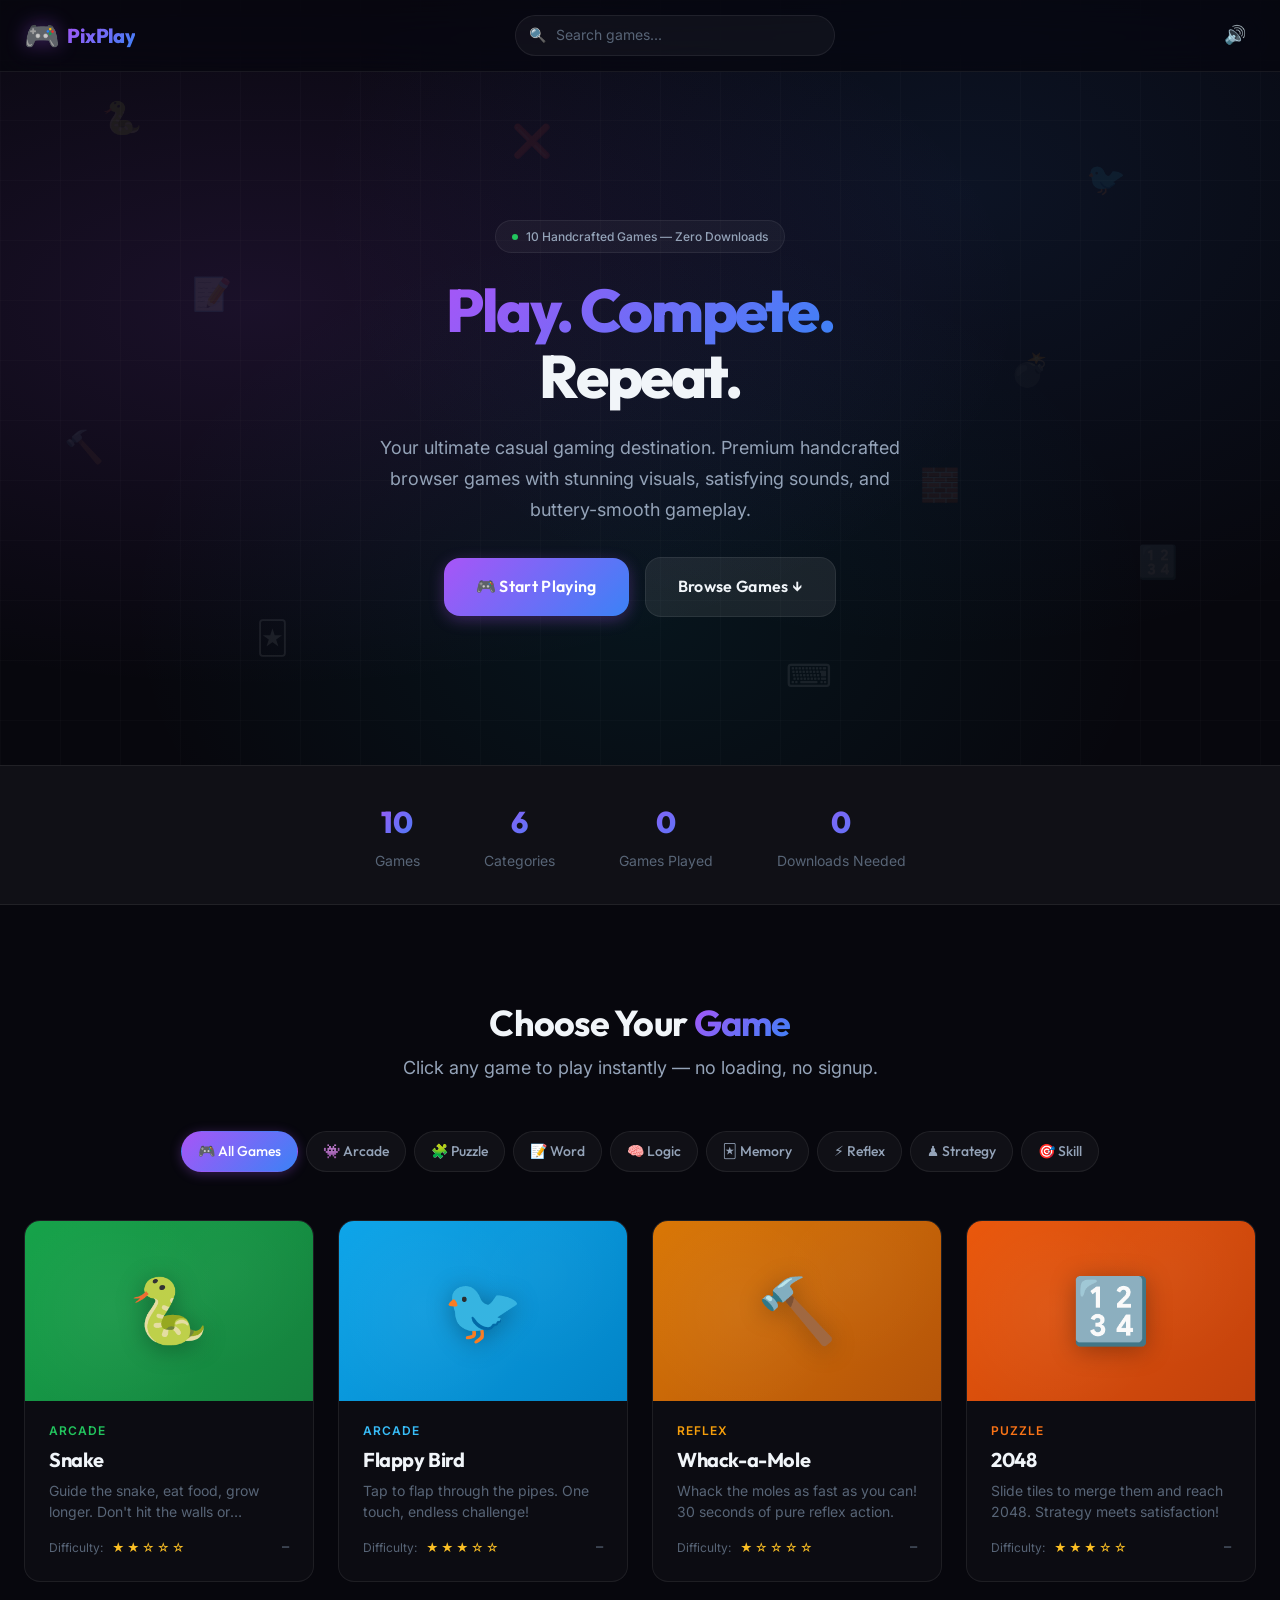
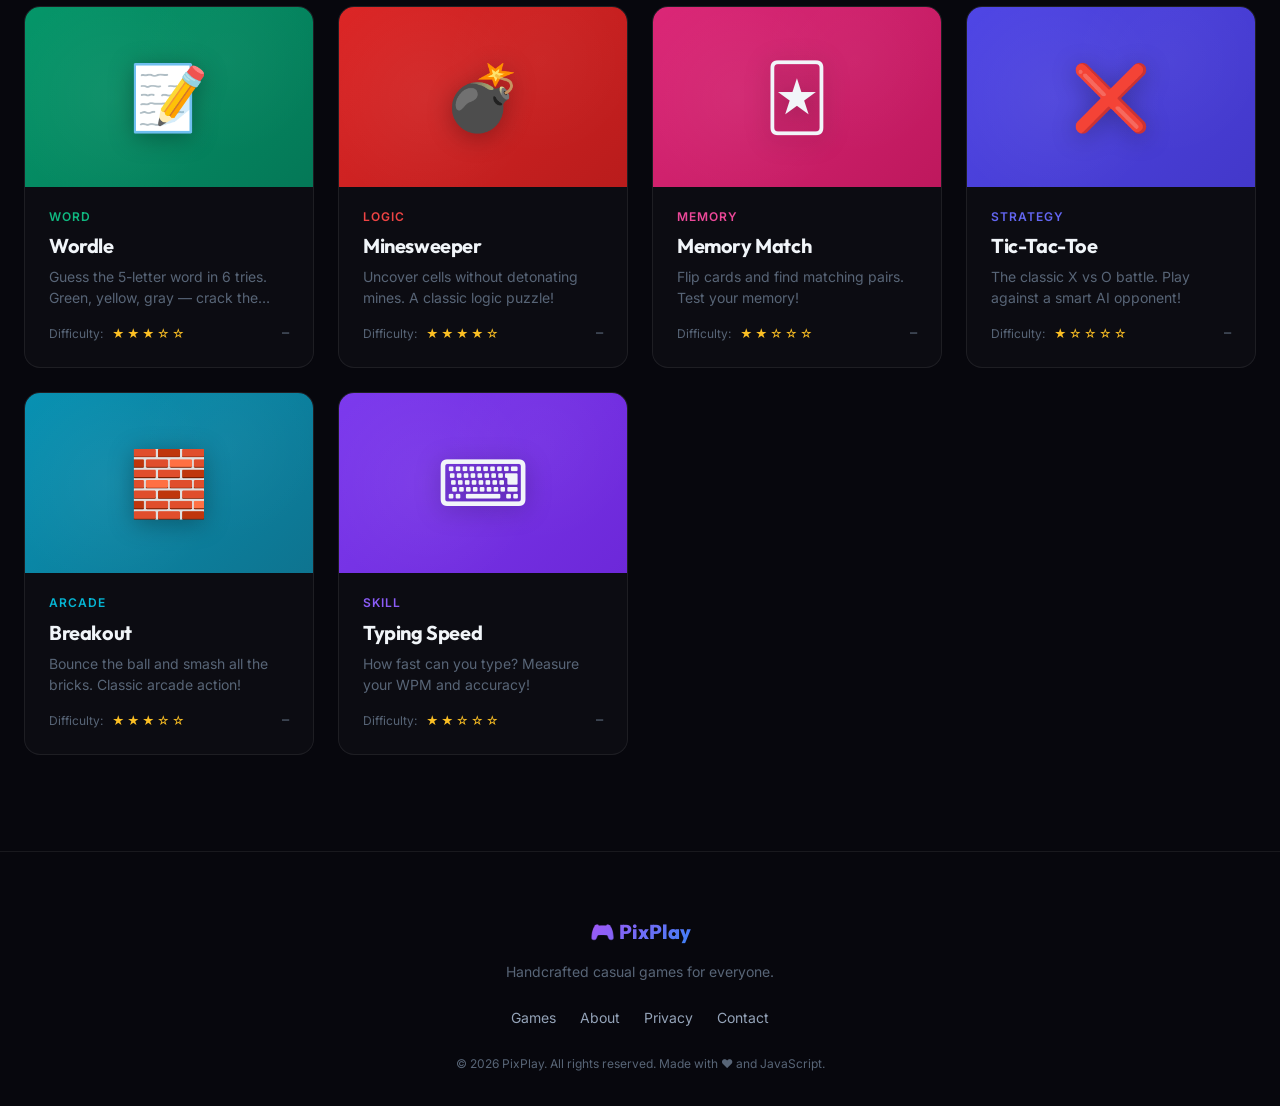
==== index.html @ 686f6e63 "Add files via upload" ====
<!DOCTYPE html>
<html lang="en">

<head>
  <meta charset="UTF-8">
  <meta name="viewport" content="width=device-width, initial-scale=1.0">
  <meta name="description"
    content="PixPlay — Your ultimate casual gaming destination. Play 10+ handcrafted browser games instantly. Snake, 2048, Wordle, Flappy Bird, Minesweeper and more. No downloads required!">
  <meta name="keywords"
    content="browser games, casual games, online games, free games, snake, 2048, wordle, flappy bird, minesweeper, tic tac toe, breakout, typing test, memory game, web games, html5 games, pixplay">
  <meta name="author" content="PixPlay">
  <meta name="robots" content="index, follow">
  <meta name="theme-color" content="#07070d">

  <!-- Open Graph -->
  <meta property="og:title" content="PixPlay — Premium Casual Web Games">
  <meta property="og:description"
    content="Play 10+ handcrafted browser games instantly. No downloads, just pure gaming fun.">
  <meta property="og:type" content="website">
  <meta property="og:url" content="https://ojas-denge.github.io/PixPlay">
  <meta property="og:site_name" content="PixPlay">

  <!-- Twitter Card -->
  <meta name="twitter:card" content="summary_large_image">
  <meta name="twitter:title" content="PixPlay — Premium Casual Web Games">
  <meta name="twitter:description" content="Play 10+ handcrafted browser games instantly. No downloads required.">

  <title>PixPlay — Play Free Casual Browser Games | Snake, 2048, Wordle & More</title>

  <!-- Favicon -->
  <link rel="icon" type="image/svg+xml" href="assets/icon.svg">

  <!-- Google Fonts -->
  <link rel="preconnect" href="https://fonts.googleapis.com">
  <link rel="preconnect" href="https://fonts.gstatic.com" crossorigin>
  <link
    href="https://fonts.googleapis.com/css2?family=Inter:wght@400;500;600;700&family=JetBrains+Mono:wght@500;700&family=Outfit:wght@500;600;700;800&display=swap"
    rel="stylesheet">

  <!-- Styles -->
  <link rel="stylesheet" href="assets/css/index.css">
  <link rel="stylesheet" href="assets/css/portal.css">
  <link rel="stylesheet" href="assets/css/game.css">
  <link rel="manifest" href="manifest.json">
  <meta name="mobile-web-app-capable" content="yes">
  <meta name="apple-mobile-web-app-capable" content="yes">
  <meta name="apple-mobile-web-app-status-bar-style" content="black">
  <meta name="apple-mobile-web-app-title" content="PixPlay">
</head>

<body>
  <!-- ==================== NAVBAR ==================== -->
  <nav class="navbar" id="navbar" role="navigation" aria-label="Main navigation">
    <div class="navbar__inner">
      <a href="index.html" class="navbar__logo" aria-label="PixPlay Home">
        <span class="navbar__logo-icon">🎮</span>
        <span class="navbar__logo-text">PixPlay</span>
      </a>

      <div class="navbar__search">
        <span class="navbar__search-icon">🔍</span>
        <input type="search" id="search-input" class="navbar__search-input" placeholder="Search games..."
          autocomplete="off" aria-label="Search games">
      </div>

      <div class="navbar__actions">
        <button id="nav-sound-btn" class="btn btn--icon btn--ghost" title="Toggle Sound"
          aria-label="Toggle sound effects">🔊</button>
      </div>
    </div>
  </nav>

  <!-- ==================== HERO ==================== -->
  <section class="hero" id="hero" aria-labelledby="hero-title">
    <!-- Floating background icons -->
    <div class="hero__floaters" aria-hidden="true">
      <span class="hero__float-icon">🐍</span>
      <span class="hero__float-icon">🐦</span>
      <span class="hero__float-icon">🔨</span>
      <span class="hero__float-icon">🔢</span>
      <span class="hero__float-icon">📝</span>
      <span class="hero__float-icon">💣</span>
      <span class="hero__float-icon">🃏</span>
      <span class="hero__float-icon">❌</span>
      <span class="hero__float-icon">🧱</span>
      <span class="hero__float-icon">⌨️</span>
    </div>

    <div class="hero__content">
      <div class="hero__badge">
        <span class="hero__badge-dot"></span>
        10 Handcrafted Games — Zero Downloads
      </div>

      <h1 id="hero-title" class="hero__title">
        <span class="text-gradient">Play. Compete.</span><br>Repeat.
      </h1>

      <p class="hero__subtitle">
        Your ultimate casual gaming destination. Premium handcrafted browser games with stunning visuals, satisfying
        sounds, and buttery-smooth gameplay.
      </p>

      <div class="hero__actions">
        <a href="#games-section" id="hero-cta" class="btn btn--primary btn--lg">
          🎮 Start Playing
        </a>
        <a href="#games-section" class="btn btn--secondary btn--lg">
          Browse Games ↓
        </a>
      </div>
    </div>
  </section>

  <!-- ==================== STATS BAR ==================== -->
  <div class="stats-bar" aria-label="Portal statistics">
    <div class="stats-bar__inner container">
      <div class="stats-bar__item">
        <div class="stats-bar__value">10</div>
        <div class="stats-bar__label">Games</div>
      </div>
      <div class="stats-bar__item">
        <div class="stats-bar__value">6</div>
        <div class="stats-bar__label">Categories</div>
      </div>
      <div class="stats-bar__item">
        <div class="stats-bar__value" id="stat-games-played">0</div>
        <div class="stats-bar__label">Games Played</div>
      </div>
      <div class="stats-bar__item">
        <div class="stats-bar__value">0</div>
        <div class="stats-bar__label">Downloads Needed</div>
      </div>
    </div>
  </div>

  <!-- ==================== GAMES SECTION ==================== -->
  <section class="games-section" id="games-section" aria-labelledby="games-title">
    <div class="container">
      <div class="games-section__header">
        <h2 id="games-title" class="games-section__title">Choose Your <span class="text-gradient">Game</span></h2>
        <p class="games-section__subtitle">Click any game to play instantly — no loading, no signup.</p>
      </div>

      <!-- Category Filters -->
      <div class="category-filters" id="category-filters" role="group" aria-label="Game category filters"></div>

      <!-- Game Grid (populated by JS) -->
      <div class="game-grid" id="game-grid" role="list" aria-label="Games list"></div>

      <!-- Ad Zone (future) -->
      <aside class="ad-zone" id="ad-zone-1" aria-label="Advertisement"></aside>
    </div>
  </section>

  <!-- Dedicated game pages handle the gameplay view -->

  <!-- ==================== GAME OVER MODAL ==================== -->
  <div class="modal-backdrop" id="modal-backdrop" aria-modal="true" role="dialog">
    <div class="modal">
      <div id="modal-icon" class="modal__icon">😵</div>
      <h2 id="modal-title" class="modal__title">Game Over!</h2>
      <div class="modal__scores">
        <div class="modal__score-item">
          <span class="modal__score-label">Score</span>
          <span id="modal-score" class="modal__score-value">0</span>
        </div>
        <div class="modal__score-item">
          <span class="modal__score-label">Best</span>
          <span id="modal-best" class="modal__score-value">0</span>
        </div>
      </div>
      <div id="modal-new-best" class="modal__new-best" hidden>🎉 New High Score!</div>
      <div class="modal__actions">
        <button id="modal-play-again" class="btn btn--primary btn--lg">▶ Play Again</button>
        <button id="modal-exit" class="btn btn--secondary">← Back to Games</button>
      </div>
    </div>
  </div>

  <!-- ==================== FOOTER ==================== -->
  <footer class="footer" role="contentinfo">
    <div class="container">
      <a href="index.html" class="footer__logo">
        <span class="text-gradient">🎮 PixPlay</span>
      </a>
      <p class="footer__tagline">Handcrafted casual games for everyone.</p>
      <nav class="footer__links" aria-label="Footer links">
        <a href="#games-section" class="footer__link">Games</a>
        <a href="#" class="footer__link">About</a>
        <a href="#" class="footer__link">Privacy</a>
        <a href="#" class="footer__link">Contact</a>
      </nav>
      <p class="footer__copy">&copy; 2026 PixPlay. All rights reserved. Made with ❤️ and JavaScript.</p>
    </div>
  </footer>

  <!-- ==================== SCRIPTS ==================== -->
  <script src="assets/js/storage.js" defer></script>
  <script src="assets/js/audio.js" defer></script>
  <script src="assets/js/app.js" defer></script>
</body>

</html>
---- assets/css/index.css ----
/* ============================================================
   PIXPLAY — Design System
   Core tokens, reset, typography, utilities, animations
   ============================================================ */

/* --- Custom Properties (Design Tokens) --- */
:root {
  /* Background */
  --bg-primary: #07070d;
  --bg-secondary: #0f0f1a;
  --bg-tertiary: #161625;
  --bg-card: rgba(255, 255, 255, 0.025);
  --bg-card-hover: rgba(255, 255, 255, 0.055);
  --glass-bg: rgba(255, 255, 255, 0.04);
  --glass-bg-strong: rgba(255, 255, 255, 0.08);
  --glass-border: rgba(255, 255, 255, 0.07);
  --glass-border-hover: rgba(255, 255, 255, 0.14);

  /* Text */
  --text-primary: #f1f5f9;
  --text-secondary: #94a3b8;
  --text-muted: #586577;
  --text-inverse: #07070d;

  /* Accent Palette */
  --accent-purple: #a855f7;
  --accent-blue: #3b82f6;
  --accent-cyan: #06b6d4;
  --accent-green: #22c55e;
  --accent-amber: #f59e0b;
  --accent-red: #ef4444;
  --accent-pink: #ec4899;
  --accent-indigo: #6366f1;
  --accent-orange: #f97316;
  --accent-sky: #38bdf8;
  --accent-violet: #8b5cf6;

  /* Gradients */
  --gradient-primary: linear-gradient(135deg, var(--accent-purple), var(--accent-blue));
  --gradient-hero: linear-gradient(135deg, var(--accent-purple) 0%, var(--accent-blue) 50%, var(--accent-cyan) 100%);
  --gradient-glow: radial-gradient(circle, rgba(168, 85, 247, 0.12) 0%, transparent 70%);

  /* Glow Shadows */
  --glow-purple: 0 0 25px rgba(168, 85, 247, 0.25), 0 0 50px rgba(168, 85, 247, 0.08);
  --glow-blue: 0 0 25px rgba(59, 130, 246, 0.25), 0 0 50px rgba(59, 130, 246, 0.08);
  --glow-green: 0 0 25px rgba(34, 197, 94, 0.25);

  /* Spacing Scale */
  --space-2xs: 4px;
  --space-xs: 8px;
  --space-sm: 12px;
  --space-md: 16px;
  --space-lg: 24px;
  --space-xl: 32px;
  --space-2xl: 48px;
  --space-3xl: 64px;
  --space-4xl: 96px;

  /* Border Radius */
  --radius-sm: 8px;
  --radius-md: 12px;
  --radius-lg: 16px;
  --radius-xl: 24px;
  --radius-full: 9999px;

  /* Typography */
  --font-heading: 'Outfit', system-ui, sans-serif;
  --font-body: 'Inter', system-ui, sans-serif;
  --font-mono: 'JetBrains Mono', 'Fira Code', monospace;

  /* Font Sizes */
  --text-xs: 0.75rem;
  --text-sm: 0.875rem;
  --text-base: 1rem;
  --text-lg: 1.125rem;
  --text-xl: 1.25rem;
  --text-2xl: 1.5rem;
  --text-3xl: 1.875rem;
  --text-4xl: 2.25rem;
  --text-5xl: 3rem;
  --text-6xl: 3.75rem;

  /* Transitions */
  --ease-out: cubic-bezier(0.16, 1, 0.3, 1);
  --ease-spring: cubic-bezier(0.34, 1.56, 0.64, 1);
  --transition-fast: 120ms var(--ease-out);
  --transition-normal: 250ms var(--ease-out);
  --transition-slow: 450ms var(--ease-out);
  --transition-spring: 500ms var(--ease-spring);

  /* Z-Index Scale */
  --z-base: 1;
  --z-dropdown: 50;
  --z-navbar: 100;
  --z-overlay: 200;
  --z-modal: 300;
  --z-toast: 400;

  /* Layout */
  --container-max: 1280px;
  --navbar-height: 72px;
}


/* --- CSS Reset --- */
*,
*::before,
*::after {
  margin: 0;
  padding: 0;
  box-sizing: border-box;
}

html {
  scroll-behavior: smooth;
  -webkit-text-size-adjust: 100%;
  text-size-adjust: 100%;
  -webkit-font-smoothing: antialiased;
  -moz-osx-font-smoothing: grayscale;
}

body {
  font-family: var(--font-body);
  font-size: var(--text-base);
  line-height: 1.6;
  color: var(--text-primary);
  background-color: var(--bg-primary);
  overflow-x: hidden;
  overscroll-behavior-y: none;
  min-height: 100vh;
}

img, video, canvas, svg {
  display: block;
  max-width: 100%;
}

button, input, select, textarea {
  font: inherit;
  color: inherit;
  border: none;
  background: none;
  outline: none;
}

button {
  cursor: pointer;
  -webkit-tap-highlight-color: transparent;
}

a {
  color: inherit;
  text-decoration: none;
}

ul, ol {
  list-style: none;
}

::selection {
  background: rgba(168, 85, 247, 0.3);
  color: var(--text-primary);
}

::-webkit-scrollbar {
  width: 8px;
}

::-webkit-scrollbar-track {
  background: var(--bg-primary);
}

::-webkit-scrollbar-thumb {
  background: rgba(255, 255, 255, 0.1);
  border-radius: var(--radius-full);
}

::-webkit-scrollbar-thumb:hover {
  background: rgba(255, 255, 255, 0.18);
}


/* --- Base Typography --- */
h1, h2, h3, h4, h5, h6 {
  font-family: var(--font-heading);
  font-weight: 700;
  line-height: 1.2;
  letter-spacing: -0.02em;
}

h1 { font-size: var(--text-5xl); }
h2 { font-size: var(--text-4xl); }
h3 { font-size: var(--text-2xl); }
h4 { font-size: var(--text-xl); }

p {
  color: var(--text-secondary);
  line-height: 1.7;
}

.text-gradient {
  background: var(--gradient-primary);
  -webkit-background-clip: text;
  background-clip: text;
  -webkit-text-fill-color: transparent;
}


/* --- Button System --- */
.btn {
  display: inline-flex;
  align-items: center;
  justify-content: center;
  gap: var(--space-xs);
  padding: var(--space-sm) var(--space-lg);
  font-family: var(--font-heading);
  font-weight: 600;
  font-size: var(--text-sm);
  letter-spacing: 0.02em;
  border-radius: var(--radius-md);
  transition: all var(--transition-normal);
  position: relative;
  overflow: hidden;
  white-space: nowrap;
}
.btn__icon-img {
  width: 20px;
  height: 20px;
  object-fit: contain;
}

.btn--lg .btn__icon-img {
  width: 24px;
  height: 24px;
}
.btn::after {
  content: '';
  position: absolute;
  inset: 0;
  background: rgba(255, 255, 255, 0);
  transition: background var(--transition-fast);
}

.btn:hover::after {
  background: rgba(255, 255, 255, 0.08);
}

.btn:active {
  transform: scale(0.97);
}

.btn--primary {
  background: var(--gradient-primary);
  color: white;
  box-shadow: 0 4px 15px rgba(168, 85, 247, 0.3), 0 1px 3px rgba(0, 0, 0, 0.2);
}

.btn--primary:hover {
  box-shadow: 0 6px 25px rgba(168, 85, 247, 0.4), 0 2px 6px rgba(0, 0, 0, 0.3);
  transform: translateY(-1px);
}

.btn--secondary {
  background: var(--glass-bg-strong);
  color: var(--text-primary);
  border: 1px solid var(--glass-border);
}

.btn--secondary:hover {
  background: rgba(255, 255, 255, 0.12);
  border-color: var(--glass-border-hover);
}

.btn--ghost {
  color: var(--text-secondary);
}

.btn--ghost:hover {
  color: var(--text-primary);
  background: var(--glass-bg);
}

.btn--lg {
  padding: var(--space-md) var(--space-xl);
  font-size: var(--text-base);
  border-radius: var(--radius-lg);
}

.btn--icon {
  width: 42px;
  height: 42px;
  padding: 0;
  border-radius: var(--radius-md);
  font-size: var(--text-lg);
}


/* --- Utility Classes --- */
.container {
  width: 100%;
  max-width: var(--container-max);
  margin: 0 auto;
  padding: 0 var(--space-lg);
}

.sr-only {
  position: absolute;
  width: 1px;
  height: 1px;
  padding: 0;
  margin: -1px;
  overflow: hidden;
  clip: rect(0, 0, 0, 0);
  white-space: nowrap;
  border: 0;
}

.flex { display: flex; }
.flex-col { flex-direction: column; }
.items-center { align-items: center; }
.justify-center { justify-content: center; }
.justify-between { justify-content: space-between; }
.gap-xs { gap: var(--space-xs); }
.gap-sm { gap: var(--space-sm); }
.gap-md { gap: var(--space-md); }
.gap-lg { gap: var(--space-lg); }
.text-center { text-align: center; }

[hidden] {
  display: none !important;
}


/* --- Keyframe Animations --- */
@keyframes fadeIn {
  from { opacity: 0; }
  to { opacity: 1; }
}

@keyframes fadeInUp {
  from { opacity: 0; transform: translateY(24px); }
  to { opacity: 1; transform: translateY(0); }
}

@keyframes fadeInDown {
  from { opacity: 0; transform: translateY(-16px); }
  to { opacity: 1; transform: translateY(0); }
}

@keyframes slideUp {
  from { transform: translateY(100%); }
  to { transform: translateY(0); }
}

@keyframes scaleIn {
  from { opacity: 0; transform: scale(0.9); }
  to { opacity: 1; transform: scale(1); }
}

@keyframes float {
  0%, 100% { transform: translateY(0) rotate(0deg); }
  50% { transform: translateY(-18px) rotate(3deg); }
}

@keyframes floatSlow {
  0%, 100% { transform: translateY(0) rotate(0deg); }
  50% { transform: translateY(-12px) rotate(-2deg); }
}

@keyframes pulse {
  0%, 100% { opacity: 1; }
  50% { opacity: 0.5; }
}

@keyframes glowPulse {
  0%, 100% { box-shadow: 0 0 20px var(--glow-color, rgba(168, 85, 247, 0.2)); }
  50% { box-shadow: 0 0 35px var(--glow-color, rgba(168, 85, 247, 0.35)); }
}

@keyframes gradientShift {
  0% { background-position: 0% 50%; }
  50% { background-position: 100% 50%; }
  100% { background-position: 0% 50%; }
}

@keyframes spinSlow {
  from { transform: rotate(0deg); }
  to { transform: rotate(360deg); }
}

@keyframes popIn {
  0% { transform: scale(0); opacity: 0; }
  70% { transform: scale(1.1); }
  100% { transform: scale(1); opacity: 1; }
}

@keyframes shake {
  0%, 100% { transform: translateX(0); }
  20% { transform: translateX(-6px); }
  40% { transform: translateX(6px); }
  60% { transform: translateX(-4px); }
  80% { transform: translateX(4px); }
}

@keyframes scorePop {
  0% { transform: scale(1); }
  50% { transform: scale(1.25); color: var(--accent-green); }
  100% { transform: scale(1); }
}

/* Animation utilities */
.animate-fade-in { animation: fadeIn 0.5s var(--ease-out) forwards; }
.animate-fade-in-up { animation: fadeInUp 0.6s var(--ease-out) forwards; }
.animate-scale-in { animation: scaleIn 0.4s var(--ease-spring) forwards; }
.animate-pop-in { animation: popIn 0.4s var(--ease-spring) forwards; }
.animate-shake { animation: shake 0.5s var(--ease-out); }

/* Staggered delays for lists */
.stagger-1 { animation-delay: 0.05s; }
.stagger-2 { animation-delay: 0.1s; }
.stagger-3 { animation-delay: 0.15s; }
.stagger-4 { animation-delay: 0.2s; }
.stagger-5 { animation-delay: 0.25s; }
.stagger-6 { animation-delay: 0.3s; }
.stagger-7 { animation-delay: 0.35s; }
.stagger-8 { animation-delay: 0.4s; }
.stagger-9 { animation-delay: 0.45s; }
.stagger-10 { animation-delay: 0.5s; }


/* --- Responsive Type Scale --- */
@media (max-width: 768px) {
  :root {
    --text-5xl: 2.25rem;
    --text-4xl: 1.75rem;
    --text-3xl: 1.5rem;
    --text-2xl: 1.25rem;
    --navbar-height: 64px;
  }

  .container {
    padding: 0 var(--space-md);
  }
}

@media (max-width: 480px) {
  :root {
    --text-5xl: 1.875rem;
    --text-4xl: 1.5rem;
    --text-3xl: 1.25rem;
  }
}
---- assets/css/portal.css ----
/* ============================================================
   PIXPLAY — Portal Layout
   Navbar, Hero, Game Cards, Category Filters, Footer
   ============================================================ */

/* --- Navbar --- */
.navbar {
  position: fixed;
  top: 0;
  left: 0;
  right: 0;
  height: var(--navbar-height);
  display: flex;
  align-items: center;
  justify-content: center;
  background: rgba(7, 7, 13, 0.7);
  backdrop-filter: blur(20px) saturate(1.5);
  -webkit-backdrop-filter: blur(20px) saturate(1.5);
  border-bottom: 1px solid var(--glass-border);
  z-index: var(--z-navbar);
  transition: background var(--transition-normal);
  /* Force hardware acceleration to prevent blurring during page interactions */
  transform: translateZ(0);
  will-change: transform;
}

.navbar__inner {
  display: flex;
  align-items: center;
  justify-content: space-between;
  width: 100%;
  max-width: var(--container-max);
  padding: 0 var(--space-lg);
}

.navbar__logo {
  display: flex;
  align-items: center;
  gap: var(--space-xs);
  font-family: var(--font-heading);
  font-size: var(--text-xl);
  font-weight: 800;
  letter-spacing: -0.03em;
  user-select: none;
}

.navbar__logo-icon {
  font-size: 1.8rem;
  filter: drop-shadow(0 0 10px rgba(168, 85, 247, 0.4));
  transition: transform var(--transition-normal);
  display: inline-block;
}

.navbar__logo:hover .navbar__logo-icon {
  transform: scale(1.2) rotate(-10deg);
}

.navbar__logo-text {
  background: var(--gradient-primary);
  -webkit-background-clip: text;
  background-clip: text;
  -webkit-text-fill-color: transparent;
}

.navbar__search {
  position: relative;
  max-width: 320px;
  flex: 1;
  margin: 0 var(--space-xl);
}

.navbar__search-input {
  width: 100%;
  padding: var(--space-xs) var(--space-md) var(--space-xs) 40px;
  background: var(--glass-bg);
  border: 1px solid var(--glass-border);
  border-radius: var(--radius-full);
  color: var(--text-primary);
  font-size: var(--text-sm);
  transition: all var(--transition-normal);
}

.navbar__search-input::placeholder {
  color: var(--text-muted);
}

.navbar__search-input:focus {
  background: var(--glass-bg-strong);
  border-color: var(--accent-purple);
  box-shadow: 0 0 0 3px rgba(168, 85, 247, 0.1);
}

.navbar__search-icon {
  position: absolute;
  left: 14px;
  top: 50%;
  transform: translateY(-50%);
  color: var(--text-muted);
  font-size: var(--text-sm);
  pointer-events: none;
}

.navbar__actions {
  display: flex;
  align-items: center;
  gap: var(--space-xs);
}


/* --- Hero Section --- */
.hero {
  position: relative;
  display: flex;
  align-items: center;
  justify-content: center;
  min-height: 85vh;
  padding: calc(var(--navbar-height) + var(--space-3xl)) var(--space-lg) var(--space-3xl);
  overflow: hidden;
  text-align: center;
}

/* Animated gradient mesh */
.hero::before {
  content: '';
  position: absolute;
  inset: 0;
  background:
    radial-gradient(ellipse 60% 50% at 20% 40%, rgba(168, 85, 247, 0.12) 0%, transparent 100%),
    radial-gradient(ellipse 50% 60% at 75% 25%, rgba(59, 130, 246, 0.10) 0%, transparent 100%),
    radial-gradient(ellipse 40% 50% at 50% 80%, rgba(6, 182, 212, 0.08) 0%, transparent 100%);
  animation: heroMesh 20s ease infinite alternate;
  z-index: 0;
}

@keyframes heroMesh {
  0% {
    opacity: 1;
    transform: scale(1) rotate(0deg);
  }

  33% {
    opacity: 0.85;
    transform: scale(1.05) rotate(1deg);
  }

  66% {
    opacity: 1;
    transform: scale(0.98) rotate(-1deg);
  }

  100% {
    opacity: 0.9;
    transform: scale(1.02) rotate(0.5deg);
  }
}

/* Subtle grid pattern overlay */
.hero::after {
  content: '';
  position: absolute;
  inset: 0;
  background-image:
    linear-gradient(rgba(255, 255, 255, 0.015) 1px, transparent 1px),
    linear-gradient(90deg, rgba(255, 255, 255, 0.015) 1px, transparent 1px);
  background-size: 60px 60px;
  z-index: 0;
}

.hero__content {
  position: relative;
  z-index: 1;
  max-width: 720px;
}

.hero__badge {
  display: inline-flex;
  align-items: center;
  gap: var(--space-xs);
  padding: 6px var(--space-md);
  background: var(--glass-bg);
  border: 1px solid var(--glass-border);
  border-radius: var(--radius-full);
  font-size: var(--text-xs);
  color: var(--text-secondary);
  font-weight: 500;
  margin-bottom: var(--space-lg);
  animation: fadeInDown 0.6s var(--ease-out) both;
}

.hero__badge-dot {
  width: 6px;
  height: 6px;
  background: var(--accent-green);
  border-radius: 50%;
  animation: pulse 2s ease infinite;
}

.hero__title {
  font-size: var(--text-6xl);
  font-weight: 800;
  letter-spacing: -0.04em;
  line-height: 1.1;
  margin-bottom: var(--space-lg);
  animation: fadeInUp 0.7s var(--ease-out) 0.1s both;
}

.hero__subtitle {
  font-size: var(--text-lg);
  color: var(--text-secondary);
  max-width: 540px;
  margin: 0 auto var(--space-xl);
  line-height: 1.7;
  animation: fadeInUp 0.7s var(--ease-out) 0.2s both;
}

.hero__actions {
  display: flex;
  align-items: center;
  justify-content: center;
  gap: var(--space-md);
  animation: fadeInUp 0.7s var(--ease-out) 0.3s both;
}

/* Floating game icons in hero background */
.hero__floaters {
  position: absolute;
  inset: 0;
  z-index: 0;
  pointer-events: none;
  overflow: hidden;
}

.hero__float-icon {
  position: absolute;
  font-size: 2rem;
  opacity: 0.08;
  animation: float 8s ease-in-out infinite;
  user-select: none;
}

.hero__float-icon:nth-child(1) {
  top: 12%;
  left: 8%;
  animation-duration: 7s;
  animation-delay: 0s;
}

.hero__float-icon:nth-child(2) {
  top: 20%;
  right: 12%;
  animation-duration: 9s;
  animation-delay: 1s;
}

.hero__float-icon:nth-child(3) {
  top: 55%;
  left: 5%;
  animation-duration: 8s;
  animation-delay: 2s;
}

.hero__float-icon:nth-child(4) {
  top: 70%;
  right: 8%;
  animation-duration: 10s;
  animation-delay: 0.5s;
}

.hero__float-icon:nth-child(5) {
  top: 35%;
  left: 15%;
  animation-duration: 7.5s;
  animation-delay: 3s;
}

.hero__float-icon:nth-child(6) {
  top: 45%;
  right: 18%;
  animation-duration: 8.5s;
  animation-delay: 1.5s;
}

.hero__float-icon:nth-child(7) {
  top: 80%;
  left: 20%;
  animation-duration: 9s;
  animation-delay: 2.5s;
}

.hero__float-icon:nth-child(8) {
  top: 15%;
  left: 40%;
  animation-duration: 11s;
  animation-delay: 0.8s;
}

.hero__float-icon:nth-child(9) {
  top: 60%;
  right: 25%;
  animation-duration: 7s;
  animation-delay: 3.5s;
}

.hero__float-icon:nth-child(10) {
  top: 85%;
  right: 35%;
  animation-duration: 8s;
  animation-delay: 1.2s;
}


/* --- Stats Bar --- */
.stats-bar {
  position: relative;
  z-index: 1;
  padding: var(--space-xl) 0;
  border-top: 1px solid var(--glass-border);
  border-bottom: 1px solid var(--glass-border);
  background: var(--glass-bg);
}

.stats-bar__inner {
  display: flex;
  align-items: center;
  justify-content: center;
  gap: var(--space-3xl);
  flex-wrap: wrap;
}

.stats-bar__item {
  text-align: center;
}

.stats-bar__value {
  font-family: var(--font-heading);
  font-size: var(--text-3xl);
  font-weight: 800;
  background: var(--gradient-primary);
  -webkit-background-clip: text;
  background-clip: text;
  -webkit-text-fill-color: transparent;
}

.stats-bar__label {
  font-size: var(--text-sm);
  color: var(--text-muted);
  margin-top: var(--space-2xs);
}


/* --- Games Section --- */
.games-section {
  padding: var(--space-4xl) 0;
  position: relative;
}

.games-section__header {
  text-align: center;
  margin-bottom: var(--space-2xl);
}

.games-section__title {
  margin-bottom: var(--space-xs);
}

.games-section__subtitle {
  font-size: var(--text-lg);
}


/* --- Category Filters --- */
.category-filters {
  display: flex;
  align-items: center;
  justify-content: center;
  gap: var(--space-xs);
  flex-wrap: wrap;
  margin-bottom: var(--space-2xl);
  padding: 0 var(--space-md);
}

.category-pill {
  padding: var(--space-xs) var(--space-md);
  font-family: var(--font-heading);
  font-size: var(--text-sm);
  font-weight: 500;
  color: var(--text-secondary);
  background: var(--glass-bg);
  border: 1px solid var(--glass-border);
  border-radius: var(--radius-full);
  cursor: pointer;
  transition: all var(--transition-normal);
  user-select: none;
}

.category-pill:hover {
  color: var(--text-primary);
  background: var(--glass-bg-strong);
  border-color: var(--glass-border-hover);
}

.category-pill.active {
  color: white;
  background: var(--gradient-primary);
  border-color: transparent;
  box-shadow: 0 2px 12px rgba(168, 85, 247, 0.3);
}

.pill-icon-img {
  width: 18px;
  height: 18px;
  object-fit: contain;
  vertical-align: middle;
  margin-right: 4px;
}


/* --- Game Card Grid --- */
.game-grid {
  display: grid;
  grid-template-columns: repeat(auto-fill, minmax(280px, 1fr));
  gap: var(--space-lg);
}


/* --- Game Card --- */
.game-card {
  position: relative;
  border-radius: var(--radius-lg);
  background: var(--bg-card);
  border: 1px solid var(--glass-border);
  overflow: hidden;
  cursor: pointer;
  transition: all var(--transition-slow);
  opacity: 0;
  animation: fadeInUp 0.5s var(--ease-out) forwards;
}

.game-card:hover {
  transform: translateY(-6px);
  background: var(--bg-card-hover);
  border-color: var(--glass-border-hover);
  box-shadow:
    0 20px 40px rgba(0, 0, 0, 0.3),
    0 0 30px var(--card-glow, rgba(168, 85, 247, 0.1));
}

.game-card__visual {
  position: relative;
  height: 180px;
  display: flex;
  align-items: center;
  justify-content: center;
  background: var(--card-gradient, var(--gradient-primary));
  overflow: hidden;
}

/* Animated pattern overlay on card visual */
.game-card__visual::before {
  content: '';
  position: absolute;
  inset: 0;
  background-image:
    radial-gradient(circle at 30% 50%, rgba(255, 255, 255, 0.05) 0%, transparent 50%),
    radial-gradient(circle at 70% 30%, rgba(255, 255, 255, 0.03) 0%, transparent 40%);
  transition: opacity var(--transition-slow);
}

.game-card:hover .game-card__visual::before {
  opacity: 0.5;
}

.game-card__icon {
  font-size: 4rem;
  filter: drop-shadow(0 4px 12px rgba(0, 0, 0, 0.3));
  transition: transform var(--transition-spring);
  z-index: 3;
  /* Increased to stay above the blur overlay */
  position: relative;
}

.game-card:hover .game-card__icon {
  transform: scale(1.15) rotate(-5deg);
}

.game-card__content {
  padding: var(--space-md) var(--space-lg) var(--space-lg);
}

.game-card__category {
  display: inline-block;
  font-size: var(--text-xs);
  font-weight: 600;
  text-transform: uppercase;
  letter-spacing: 0.08em;
  color: var(--card-accent, var(--accent-purple));
  margin-bottom: var(--space-xs);
}

.game-card__title {
  font-size: var(--text-xl);
  font-weight: 700;
  margin-bottom: var(--space-xs);
}

.game-card__desc {
  font-size: var(--text-sm);
  color: var(--text-muted);
  line-height: 1.5;
  margin-bottom: var(--space-md);
  display: -webkit-box;
  -webkit-line-clamp: 2;
  -webkit-box-orient: vertical;
  overflow: hidden;
}

.game-card__meta {
  display: flex;
  align-items: center;
  justify-content: space-between;
}

.game-card__difficulty {
  font-size: var(--text-xs);
  letter-spacing: 2px;
}

.game-card__best-score {
  font-size: var(--text-xs);
  color: var(--text-muted);
  font-weight: 500;
  font-family: var(--font-mono);
}

/* Play overlay on hover */
.game-card__play-overlay {
  position: absolute;
  inset: 0;
  display: flex;
  align-items: center;
  justify-content: center;
  background: rgba(7, 7, 13, 0.6);
  backdrop-filter: blur(4px);
  -webkit-backdrop-filter: blur(4px);
  opacity: 0;
  transition: opacity var(--transition-normal);
  z-index: 2;
}

.game-card:hover .game-card__play-overlay {
  opacity: 1;
}

.game-card__play-btn {
  padding: var(--space-md) var(--space-2xl);
  font-family: var(--font-heading);
  font-size: var(--text-lg);
  font-weight: 700;
  color: white;
  background: var(--gradient-primary);
  border-radius: var(--radius-full);
  box-shadow: var(--glow-purple);
  transform: scale(0.8);
  transition: transform var(--transition-spring);
  letter-spacing: 0.05em;
}

.game-card:hover .game-card__play-btn {
  transform: scale(1);
}

.game-card__play-btn:hover {
  box-shadow: 0 0 35px rgba(168, 85, 247, 0.5);
}


/* --- Ad Zone Placeholder (Future) --- */
.ad-zone {
  display: none;
  /* Hidden until ads are enabled */
  margin: var(--space-2xl) auto;
  max-width: 728px;
  min-height: 90px;
  background: var(--glass-bg);
  border: 1px dashed var(--glass-border);
  border-radius: var(--radius-md);
  align-items: center;
  justify-content: center;
  color: var(--text-muted);
  font-size: var(--text-sm);
}

.ad-zone--active {
  display: flex;
}


/* --- Footer --- */
.footer {
  padding: var(--space-3xl) 0 var(--space-xl);
  border-top: 1px solid var(--glass-border);
  text-align: center;
}

.footer__logo {
  display: flex;
  align-items: center;
  justify-content: center;
  gap: var(--space-xs);
  font-family: var(--font-heading);
  font-size: var(--text-xl);
  font-weight: 800;
  margin-bottom: var(--space-sm);
}

.footer__logo-img {
  width: 28px;
  height: 28px;
  object-fit: contain;
  background: transparent;
  mix-blend-mode: screen;
}

.footer__tagline {
  font-size: var(--text-sm);
  color: var(--text-muted);
  margin-bottom: var(--space-lg);
}

.footer__links {
  display: flex;
  align-items: center;
  justify-content: center;
  gap: var(--space-lg);
  margin-bottom: var(--space-lg);
}

.footer__link {
  font-size: var(--text-sm);
  color: var(--text-secondary);
  transition: color var(--transition-fast);
}

.footer__link:hover {
  color: var(--text-primary);
}

.footer__copy {
  font-size: var(--text-xs);
  color: var(--text-muted);
}


/* --- Responsive --- */
@media (max-width: 768px) {
  .hero {
    min-height: 70vh;
    padding-top: calc(var(--navbar-height) + var(--space-2xl));
  }

  .hero__title {
    font-size: var(--text-4xl);
  }

  .hero__float-icon {
    font-size: 1.5rem;
    opacity: 0.05;
  }

  .navbar__search {
    display: none;
  }

  .navbar__inner {
    padding: 0 var(--space-md);
  }

  .stats-bar__inner {
    gap: var(--space-xl);
  }

  .stats-bar__value {
    font-size: var(--text-2xl);
  }

  .game-grid {
    grid-template-columns: repeat(auto-fill, minmax(240px, 1fr));
    gap: var(--space-md);
  }

  .hero__actions {
    flex-direction: column;
  }

  .category-filters {
    justify-content: flex-start;
    overflow-x: auto;
    flex-wrap: nowrap;
    -webkit-overflow-scrolling: touch;
    scrollbar-width: none;
    padding-bottom: var(--space-xs);
  }

  .category-filters::-webkit-scrollbar {
    display: none;
  }

  .category-pill {
    flex-shrink: 0;
  }
}

@media (max-width: 480px) {
  .navbar__inner {
    padding: 0 var(--space-sm);
  }

  .navbar__logo {
    font-size: var(--text-base);
    gap: 4px;
  }

  .navbar__logo-icon {
    font-size: var(--text-lg);
  }

  .navbar__actions {
    gap: 4px;
  }

  .navbar__actions .btn--ghost {
    font-size: var(--text-xs);
    padding: var(--space-2xs) var(--space-xs);
  }

  .hero {
    min-height: 60vh;
    padding-left: var(--space-md);
    padding-right: var(--space-md);
  }

  .hero__subtitle {
    font-size: var(--text-base);
  }

  .game-grid {
    grid-template-columns: 1fr;
  }

  .game-card__visual {
    height: 140px;
  }

  .game-card__content {
    padding: var(--space-sm) var(--space-md) var(--space-md);
  }

  .game-card__title {
    font-size: var(--text-lg);
  }

  .game-card__meta {
    flex-direction: column;
    align-items: flex-start;
    gap: var(--space-2xs);
  }

  .stats-bar__inner {
    gap: var(--space-md);
  }

  .stats-bar__value {
    font-size: var(--text-xl);
  }

  .stats-bar__label {
    font-size: var(--text-xs);
  }

  .games-section {
    padding: var(--space-2xl) 0;
  }

  .games-section__title {
    font-size: var(--text-2xl);
  }

  .games-section__subtitle {
    font-size: var(--text-sm);
  }

  .footer {
    padding: var(--space-xl) 0 var(--space-md);
  }

  .footer__links {
    flex-wrap: wrap;
    gap: var(--space-sm);
  }
}

@media (min-width: 1440px) {
  .game-grid {
    grid-template-columns: repeat(4, 1fr);
  }
}
---- assets/css/game.css ----
/* ============================================================
   PIXPLAY — Game Overlay & In-Game UI
   Full-screen game view, HUD, modals, shared game elements
   ============================================================ */

/* --- Game Overlay (full-screen container) --- */
.game-overlay {
  position: fixed;
  inset: 0;
  z-index: var(--z-overlay);
  background: var(--bg-primary);
  display: flex;
  flex-direction: column;
  overflow: hidden;
  transition: opacity 0.35s var(--ease-out), transform 0.4s var(--ease-out);
}

.game-overlay[hidden] {
  display: none !important;
}

.game-overlay.entering {
  display: flex !important;
  opacity: 0;
  transform: translateY(30px);
}

.game-overlay.visible {
  opacity: 1;
  transform: translateY(0);
}

.game-overlay.exiting {
  opacity: 0;
  transform: translateY(30px);
}


/* --- Game Header (top bar) --- */
.game-overlay__header {
  display: flex;
  align-items: center;
  justify-content: space-between;
  height: var(--navbar-height);
  padding: 0 var(--space-lg);
  background: var(--glass-bg);
  border-bottom: 1px solid var(--glass-border);
  flex-shrink: 0;
}

.game-overlay__back {
  display: flex;
  align-items: center;
  gap: var(--space-xs);
  font-family: var(--font-heading);
  font-size: var(--text-sm);
  font-weight: 600;
  color: var(--text-secondary);
  padding: var(--space-xs) var(--space-md);
  border-radius: var(--radius-md);
  transition: all var(--transition-fast);
}

.game-overlay__back:hover {
  color: var(--text-primary);
  background: var(--glass-bg-strong);
}

.game-overlay__title-area {
  display: flex;
  align-items: center;
  gap: var(--space-sm);
}

.game-overlay__game-icon {
  font-size: var(--text-2xl);
}

.game-overlay__title {
  font-size: var(--text-lg);
  font-weight: 700;
}

.game-overlay__scores {
  display: flex;
  align-items: center;
  gap: var(--space-lg);
}

.game-overlay__score-item {
  display: flex;
  flex-direction: column;
  align-items: center;
}

.game-overlay__score-label {
  font-size: var(--text-xs);
  color: var(--text-muted);
  text-transform: uppercase;
  letter-spacing: 0.08em;
  font-weight: 500;
}

.game-overlay__score-value {
  font-family: var(--font-mono);
  font-size: var(--text-xl);
  font-weight: 700;
  color: var(--text-primary);
  min-width: 48px;
  text-align: center;
}

.game-overlay__score-value.score-pop {
  animation: scorePop 0.3s var(--ease-spring);
}


/* --- Game Container (where the game renders) --- */
.game-overlay__body {
  flex: 1;
  display: flex;
  align-items: center;
  justify-content: center;
  padding: var(--space-lg);
  overflow: hidden;
  position: relative;
}

.game-overlay__container {
  position: relative;
  display: flex;
  align-items: center;
  justify-content: center;
}

/* Canvas games */
.game-overlay__container canvas {
  border-radius: var(--radius-md);
  box-shadow: 0 0 40px rgba(0, 0, 0, 0.4), 0 0 80px rgba(0, 0, 0, 0.2);
  image-rendering: pixelated;
  image-rendering: crisp-edges;
  max-width: 100%;
  height: auto;
  touch-action: none;
}


/* --- Game Footer (controls) --- */
.game-overlay__footer {
  display: flex;
  align-items: center;
  justify-content: space-between;
  padding: var(--space-md) var(--space-lg);
  background: var(--glass-bg);
  border-top: 1px solid var(--glass-border);
  flex-shrink: 0;
}

.game-overlay__controls {
  font-size: var(--text-sm);
  color: var(--text-muted);
  display: flex;
  align-items: center;
  gap: var(--space-xs);
}

.game-overlay__controls kbd {
  display: inline-flex;
  align-items: center;
  justify-content: center;
  min-width: 28px;
  height: 26px;
  padding: 0 var(--space-xs);
  font-family: var(--font-mono);
  font-size: var(--text-xs);
  background: var(--glass-bg-strong);
  border: 1px solid var(--glass-border);
  border-radius: 6px;
  box-shadow: 0 1px 2px rgba(0, 0, 0, 0.2);
}

.game-overlay__actions {
  display: flex;
  align-items: center;
  gap: var(--space-xs);
}


/* --- Game Over Modal --- */
.modal-backdrop {
  position: fixed;
  inset: 0;
  z-index: var(--z-modal);
  background: rgba(7, 7, 13, 0.75);
  backdrop-filter: blur(8px);
  -webkit-backdrop-filter: blur(8px);
  display: flex;
  align-items: center;
  justify-content: center;
  opacity: 0;
  transition: opacity 0.3s var(--ease-out);
  pointer-events: none;
}

.modal-backdrop.visible {
  opacity: 1;
  pointer-events: all;
}

.modal {
  background: var(--bg-secondary);
  border: 1px solid var(--glass-border);
  border-radius: var(--radius-xl);
  padding: var(--space-2xl);
  max-width: 400px;
  width: 90%;
  text-align: center;
  transform: scale(0.9) translateY(20px);
  transition: transform 0.4s var(--ease-spring);
  box-shadow: 0 25px 60px rgba(0, 0, 0, 0.5);
}

.modal-backdrop.visible .modal {
  transform: scale(1) translateY(0);
}

.modal__icon {
  font-size: 3.5rem;
  margin-bottom: var(--space-md);
}

.modal__title {
  font-size: var(--text-2xl);
  margin-bottom: var(--space-lg);
}

.modal__scores {
  display: flex;
  justify-content: center;
  gap: var(--space-2xl);
  margin-bottom: var(--space-lg);
}

.modal__score-item {
  display: flex;
  flex-direction: column;
  align-items: center;
  gap: var(--space-2xs);
}

.modal__score-label {
  font-size: var(--text-xs);
  color: var(--text-muted);
  text-transform: uppercase;
  letter-spacing: 0.1em;
}

.modal__score-value {
  font-family: var(--font-mono);
  font-size: var(--text-3xl);
  font-weight: 800;
}

.modal__new-best {
  font-family: var(--font-heading);
  font-size: var(--text-lg);
  font-weight: 700;
  background: linear-gradient(135deg, var(--accent-amber), var(--accent-orange));
  -webkit-background-clip: text;
  background-clip: text;
  -webkit-text-fill-color: transparent;
  margin-bottom: var(--space-lg);
  animation: popIn 0.5s var(--ease-spring) both;
}

.modal__actions {
  display: flex;
  flex-direction: column;
  gap: var(--space-sm);
}

.modal__actions .btn {
  width: 100%;
}


/* --- Shared Game UI Components --- */

/* DOM-based game grid (2048, minesweeper, tic-tac-toe, etc.) */
.game-board {
  display: grid;
  gap: 4px;
  background: var(--bg-secondary);
  border-radius: var(--radius-md);
  padding: 6px;
  box-shadow: 0 0 40px rgba(0, 0, 0, 0.4);
}

.game-cell {
  display: flex;
  align-items: center;
  justify-content: center;
  background: var(--bg-tertiary);
  border-radius: var(--radius-sm);
  font-family: var(--font-heading);
  font-weight: 700;
  transition: all var(--transition-fast);
  user-select: none;
  aspect-ratio: 1;
}

/* Wordle keyboard */
.game-keyboard {
  display: flex;
  flex-direction: column;
  gap: 6px;
  align-items: center;
  margin-top: var(--space-md);
}

.game-keyboard__row {
  display: flex;
  gap: 5px;
}

.game-key {
  min-width: 36px;
  height: 48px;
  display: flex;
  align-items: center;
  justify-content: center;
  background: var(--glass-bg-strong);
  border: 1px solid var(--glass-border);
  border-radius: var(--radius-sm);
  font-family: var(--font-heading);
  font-size: var(--text-sm);
  font-weight: 600;
  cursor: pointer;
  transition: all var(--transition-fast);
  text-transform: uppercase;
}

.game-key:hover {
  background: rgba(255, 255, 255, 0.15);
}

.game-key--wide {
  min-width: 56px;
  font-size: var(--text-xs);
}

.game-key--correct {
  background: var(--accent-green);
  color: white;
  border-color: transparent;
}

.game-key--present {
  background: var(--accent-amber);
  color: white;
  border-color: transparent;
}

.game-key--absent {
  background: rgba(255, 255, 255, 0.06);
  color: var(--text-muted);
  border-color: transparent;
}

/* Pause overlay */
.game-paused-overlay {
  position: absolute;
  inset: 0;
  display: flex;
  flex-direction: column;
  align-items: center;
  justify-content: center;
  gap: var(--space-lg);
  background: rgba(7, 7, 13, 0.85);
  backdrop-filter: blur(10px);
  -webkit-backdrop-filter: blur(10px);
  border-radius: var(--radius-md);
  z-index: 10;
}

.game-paused-overlay__text {
  font-family: var(--font-heading);
  font-size: var(--text-3xl);
  font-weight: 800;
  letter-spacing: 0.1em;
  text-transform: uppercase;
  background: var(--gradient-primary);
  -webkit-background-clip: text;
  background-clip: text;
  -webkit-text-fill-color: transparent;
}

/* Start screen */
.game-start-screen {
  position: absolute;
  inset: 0;
  display: flex;
  flex-direction: column;
  align-items: center;
  justify-content: center;
  gap: var(--space-lg);
  z-index: 10;
  text-align: center;
}

.game-start-screen__icon {
  font-size: 4rem;
  animation: float 3s ease-in-out infinite;
}

.game-start-screen__title {
  font-size: var(--text-2xl);
  font-weight: 700;
}

.game-start-screen__hint {
  font-size: var(--text-sm);
  color: var(--text-muted);
}


/* --- Responsive Game UI --- */
@media (max-width: 768px) {
  .game-overlay__header {
    padding: 0 var(--space-md);
    height: 56px;
  }

  .game-overlay__scores {
    gap: var(--space-md);
  }

  .game-overlay__score-value {
    font-size: var(--text-lg);
  }

  .game-overlay__footer {
    flex-direction: column;
    gap: var(--space-sm);
    padding: var(--space-sm) var(--space-md);
  }

  .game-overlay__body {
    padding: var(--space-sm);
  }

  .modal {
    padding: var(--space-xl);
  }

  .game-key {
    min-width: 28px;
    height: 42px;
    font-size: var(--text-xs);
  }
}

@media (max-width: 480px) {
  .game-overlay__title {
    font-size: var(--text-base);
  }

  .game-overlay__back span {
    display: none;
  }

  .game-overlay__controls {
    display: none;
  }

  .game-overlay__header {
    height: auto;
    min-height: 48px;
    padding: var(--space-xs) var(--space-sm);
  }

  .game-overlay__score-value {
    font-size: var(--text-base);
  }

  .game-overlay__score-label {
    font-size: 0.65rem;
  }

  .game-overlay__footer {
    padding: var(--space-xs) var(--space-sm);
  }

  .game-overlay__actions {
    flex-wrap: wrap;
    justify-content: center;
    gap: var(--space-2xs);
  }

  .game-overlay__actions .btn {
    font-size: var(--text-xs);
    padding: var(--space-2xs) var(--space-sm);
  }

  .game-overlay__body {
    padding: var(--space-2xs);
  }

  .modal {
    padding: var(--space-lg);
    width: 95%;
  }

  .modal__icon {
    font-size: 2.5rem;
    margin-bottom: var(--space-sm);
  }

  .modal__title {
    font-size: var(--text-xl);
  }

  .modal__score-value {
    font-size: var(--text-2xl);
  }

  .game-key {
    min-width: 24px;
    height: 36px;
    font-size: 0.65rem;
    border-radius: 4px;
  }

  .game-key--wide {
    min-width: 44px;
  }

  .game-keyboard {
    gap: 4px;
  }

  .game-keyboard__row {
    gap: 3px;
  }
}
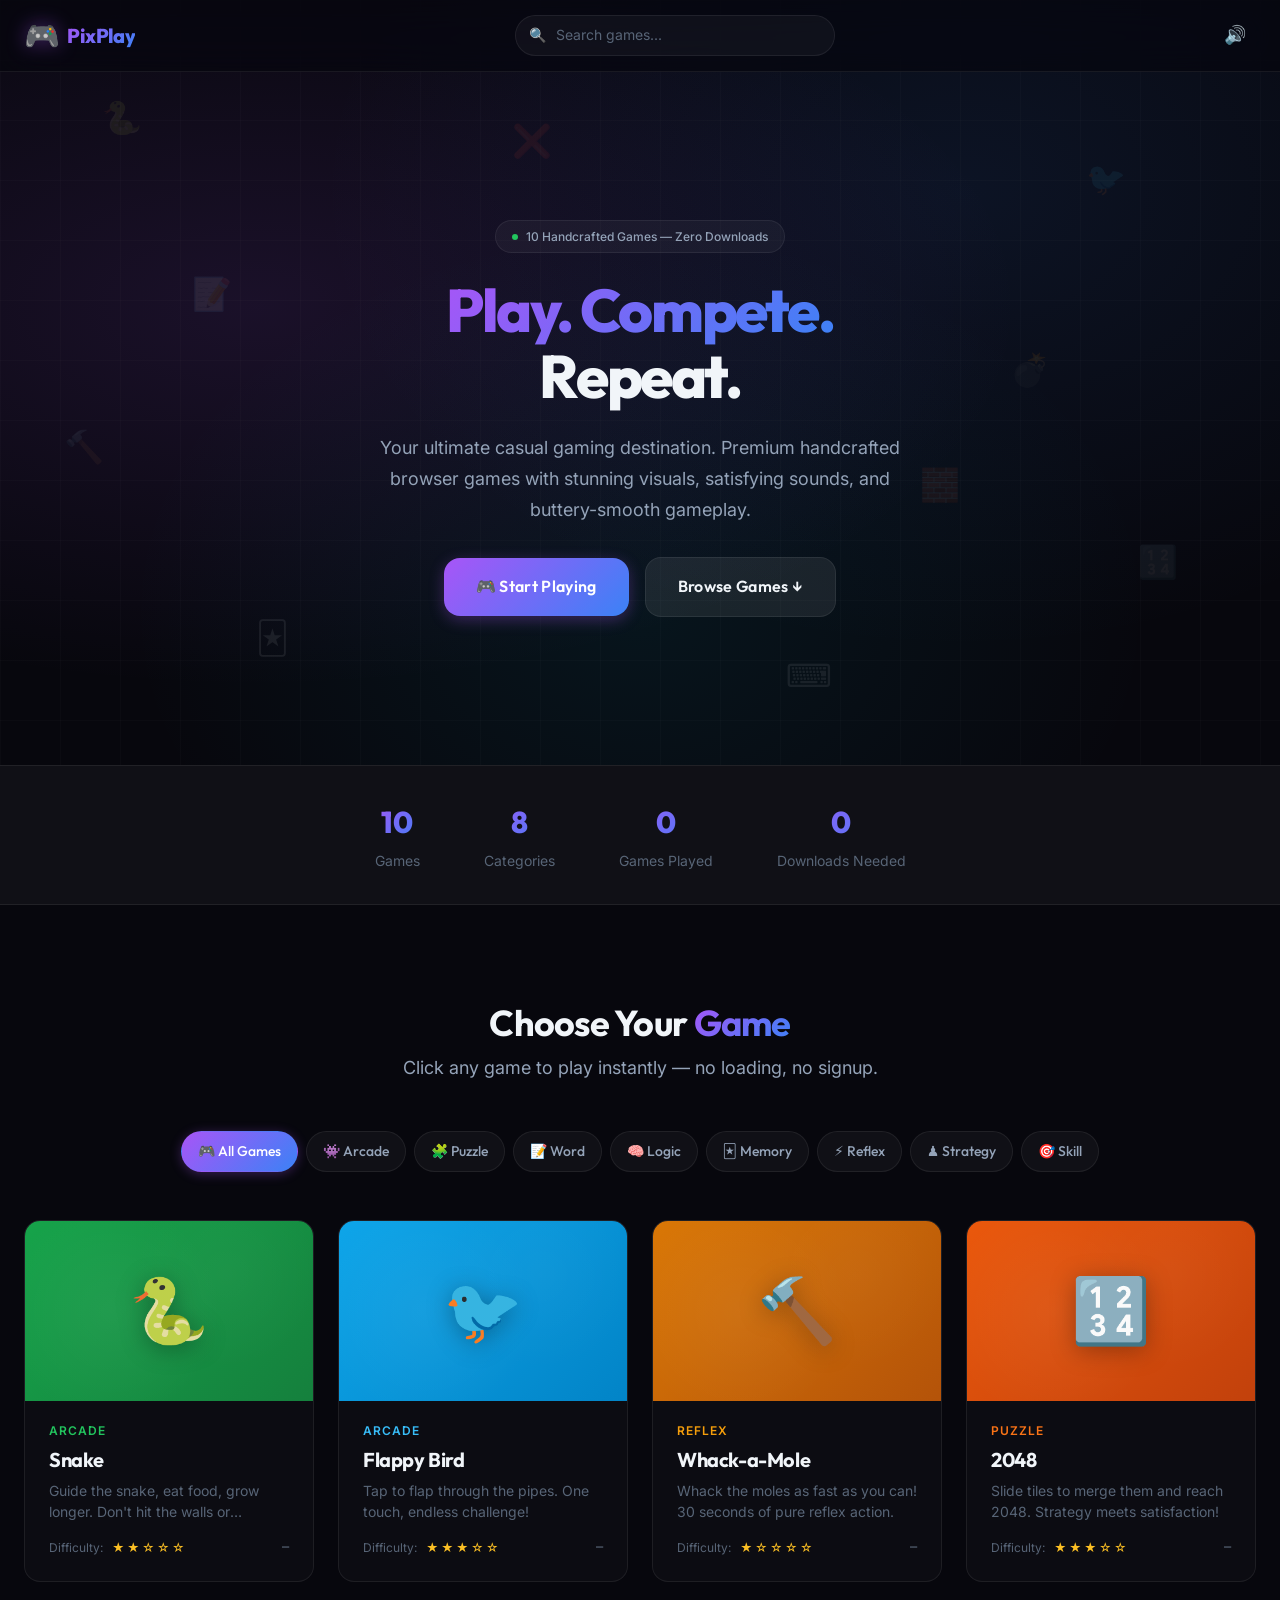
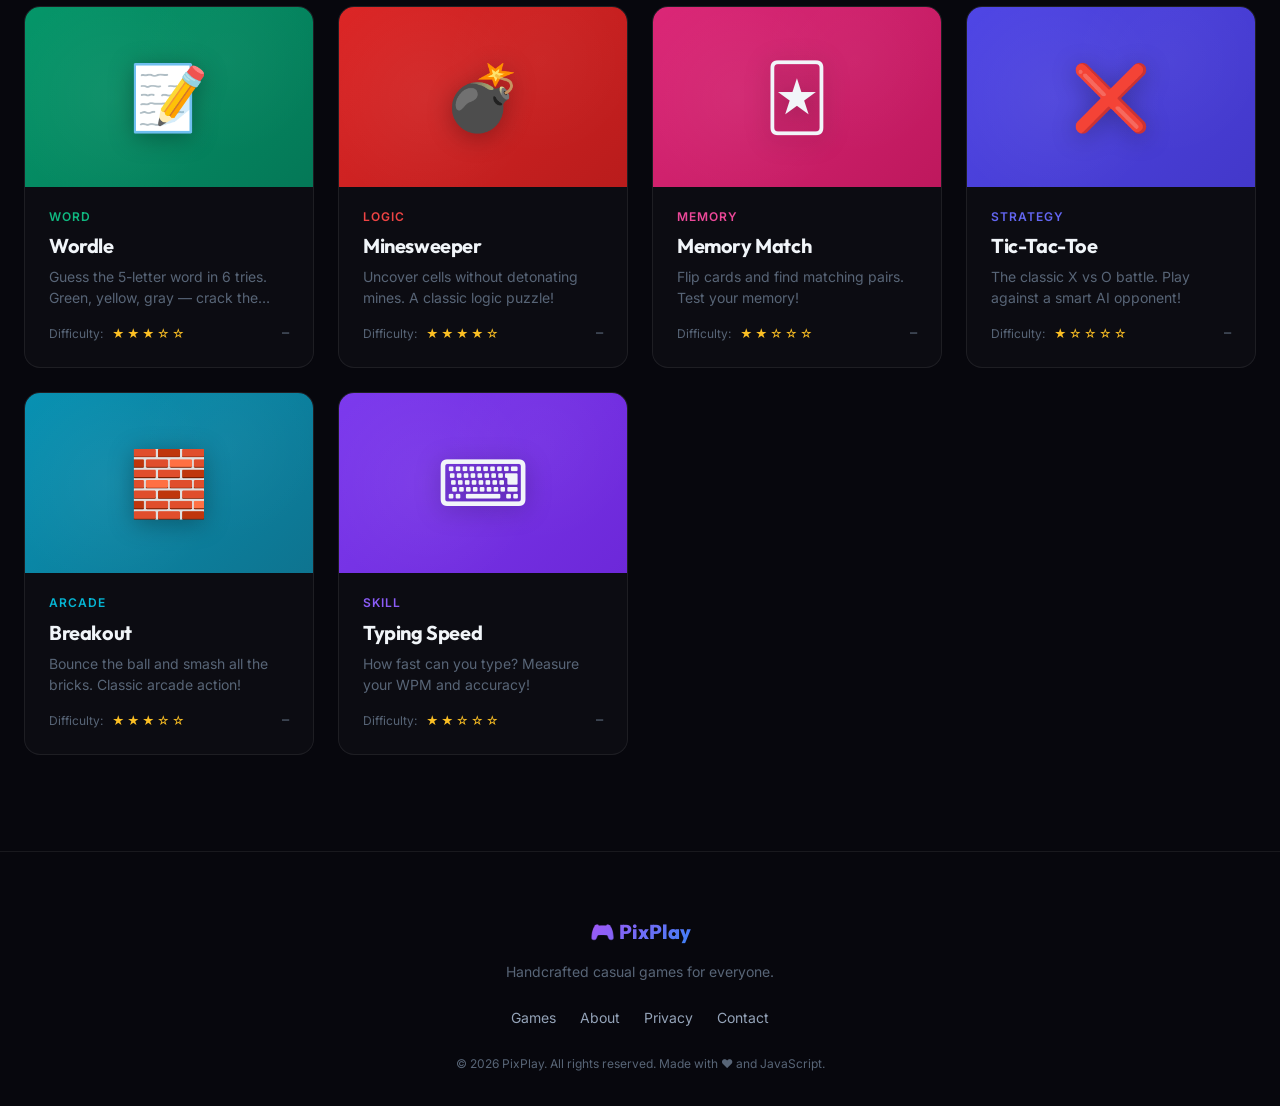
==== commit d0d4e24c: "Update categories value from 6 to 8" ====
--- a/index.html
+++ b/index.html
@@ -120,7 +120,7 @@
         <div class="stats-bar__label">Games</div>
       </div>
       <div class="stats-bar__item">
-        <div class="stats-bar__value">6</div>
+        <div class="stats-bar__value">8</div>
         <div class="stats-bar__label">Categories</div>
       </div>
       <div class="stats-bar__item">
@@ -201,4 +201,4 @@
   <script src="assets/js/app.js" defer></script>
 </body>
 
-</html>+</html>
